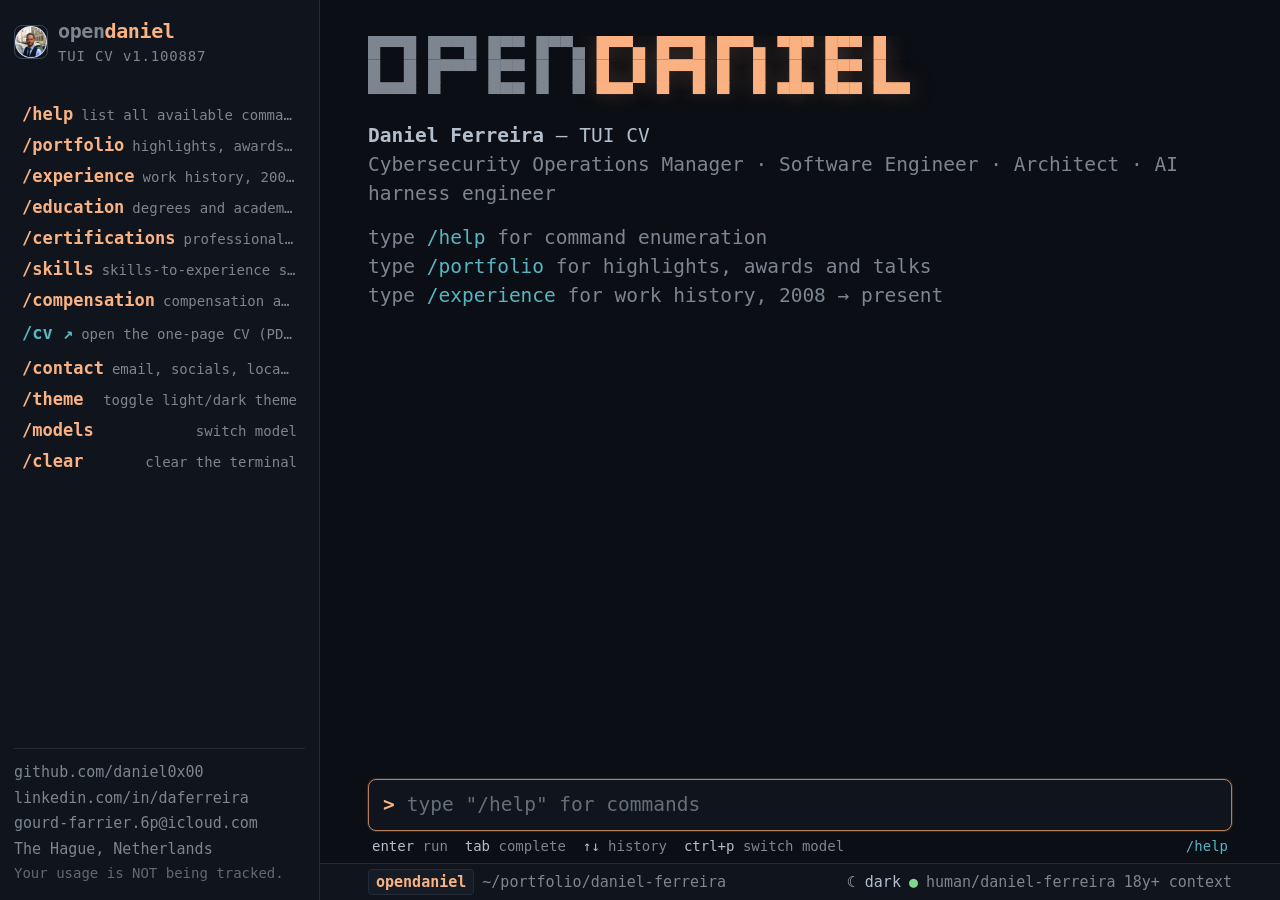
==== index.html @ 69246bf1 "privacy link in contact." ====
<!doctype html>
<!-- GENERATED FILE — do not edit index.html directly.
     Edit config.json (content) or template-TUI.html (layout/logic), then run: python3 build.py -->
<html lang="en" data-theme="dark">
<head>
<meta charset="utf-8">
<meta name="viewport" content="width=device-width, initial-scale=1, viewport-fit=cover">
<title>opendaniel — Daniel Ferreira</title>
<meta name="description" content="opendaniel — the portfolio TUI of Daniel Ferreira. Cybersecurity Operations Manager, Software Engineer, AI harness engineer.">
<link rel="icon" href='data:image/svg+xml,<svg xmlns="http://www.w3.org/2000/svg" viewBox="0 0 64 64"><rect width="64" height="64" rx="10" fill="%230b0e14"/><text x="32" y="42" font-family="monospace" font-size="28" font-weight="bold" text-anchor="middle" fill="%23fab283">od</text></svg>'>
<style>
  :root {
    --bg: #0b0e14;
    --bg-panel: #10151d;
    --bg-elem: #161c26;
    --border: #232b36;
    --border-active: #3a4656;
    --text: #e6edf3;
    --text-dim: #7d8590;
    --text-soft: #b3bfcc;
    --accent: #fab283;
    --accent-dim: #b97e5a;
    --cyan: #56b6c2;
    --green: #7fd88f;
    --red: #f47067;
    --yellow: #e5c07b;
    --mono: "JetBrains Mono", "SF Mono", ui-monospace, Menlo, Consolas, monospace;
  }
  html { color-scheme: dark; }
  html[data-theme="light"] {
    color-scheme: light;
    --bg: #f4f6f9;
    --bg-panel: #ffffff;
    --bg-elem: #e9edf3;
    --border: #d6dde6;
    --border-active: #b3c0d0;
    --text: #1b2431;
    --text-dim: #677284;
    --text-soft: #3d4a5f;
    --accent: #c2591b;
    --accent-dim: #d98a4f;
    --cyan: #0b7285;
    --green: #2b8a3e;
    --red: #c92a2a;
    --yellow: #9a7b0a;
  }
  html[data-theme="light"] .banner pre { text-shadow: none; }
  html[data-theme="light"] .suggest { box-shadow: 0 -8px 30px rgba(30,40,60,.18); }
  html[data-theme="light"] .modal { box-shadow: 0 30px 90px rgba(30,40,60,.35); }
  html[data-theme="light"] .modal-overlay { background: rgba(30,40,60,.35); }
  html[data-theme="light"] .sidebar.open { box-shadow: 8px 0 40px rgba(30,40,60,.25); }
  * { box-sizing: border-box; }
  html, body { height: 100%; max-width: 100vw; overflow: hidden; }
  body {
    margin: 0;
    background: var(--bg);
    color: var(--text);
    font-family: var(--mono);
    font-size: 19.5px;
    line-height: 1.5;
    -webkit-font-smoothing: antialiased;
  }
  a { color: var(--cyan); text-decoration: none; }
  a:hover { text-decoration: underline; }
  ::selection { background: rgba(250,178,131,.28); }
  ::-webkit-scrollbar { width: 8px; height: 8px; }
  ::-webkit-scrollbar-thumb { background: var(--border); border-radius: 4px; }
  ::-webkit-scrollbar-track { background: transparent; }

  .app {
    display: grid;
    grid-template-columns: 320px 1fr;
    height: 100dvh;
    max-width: 1600px;
    margin: 0 auto;
    overflow: hidden;
  }

  /* ---------------- sidebar ---------------- */
  .sidebar {
    display: flex;
    flex-direction: column;
    gap: 14px;
    padding: 16px 14px;
    border-right: 1px solid var(--border);
    background: var(--bg-panel);
    overflow: hidden;
  }
  .brand { display: flex; align-items: center; gap: 10px; }
  .brand img {
    width: 34px; height: 34px; border-radius: 8px;
    object-fit: cover; border: 1px solid var(--border-active);
  }
  .brand .word { font-weight: 700; font-size: 20px; letter-spacing: -.02em; }
  .brand .word i { font-style: normal; color: var(--text-dim); }
  .brand .word b { color: var(--accent); }
  .brand small { display: block; color: var(--text-dim); font-size: 14px; letter-spacing: .06em; }
  .side-label {
    margin-top: 4px;
    color: var(--text-dim);
    font-size: 14px;
    font-weight: 700;
    letter-spacing: .18em;
    text-transform: uppercase;
  }
  .cmdlist { display: flex; flex-direction: column; gap: 1px; }
  .cmdlist button, .cmdlist a.linkcmd {
    display: flex; justify-content: space-between; align-items: baseline; gap: 8px;
    width: 100%;
    padding: 5px 8px;
    border: 0; border-radius: 6px;
    background: transparent;
    color: var(--text-soft);
    font-family: var(--mono); font-size: 17px;
    text-align: left; cursor: pointer;
  }
  .cmdlist button:hover, .cmdlist button:focus-visible,
  .cmdlist a.linkcmd:hover, .cmdlist a.linkcmd:focus-visible { background: var(--bg-elem); color: var(--text); outline: none; text-decoration: none; }
  .cmdlist button .c { color: var(--accent); font-weight: 700; white-space: nowrap; }
  .cmdlist a.linkcmd .c { color: var(--cyan); font-weight: 700; white-space: nowrap; }
  .cmdlist button .d, .cmdlist a.linkcmd .d { color: var(--text-dim); font-size: 14px; white-space: nowrap; overflow: hidden; text-overflow: ellipsis; }
  .side-foot { margin-top: auto; display: grid; gap: 3px; padding-top: 12px; border-top: 1px solid var(--border); }
  .side-foot a, .side-foot span { color: var(--text-dim); font-size: 15px; }
  .side-foot a:hover { color: var(--cyan); }
  .side-foot .credit { font-size: 14px; opacity: .75; }

  /* ---------------- terminal ---------------- */
  .term { display: flex; flex-direction: column; min-width: 0; min-height: 0; overflow: hidden; }
  .scroll {
    flex: 1;
    overflow-y: auto;
    padding: 22px clamp(14px, 4vw, 48px) 12px;
    scroll-behavior: smooth;
  }
  .banner { margin: 4px 0 2px; }
  .banner pre {
    margin: 0;
    font-size: clamp(12px, 2vw, 20px);
    line-height: 1.18;
    letter-spacing: 0;
    color: var(--accent);
    text-shadow: 0 0 24px rgba(250,178,131,.25);
    white-space: pre;
    overflow-x: auto;
  }
  .banner pre .o { color: var(--text-dim); text-shadow: none; }
  .intro { margin: 14px 0 4px; color: var(--text-soft); }
  .intro .role { color: var(--text-dim); }
  .hint { color: var(--text-dim); }
  .hint .k, .k { color: var(--accent); font-weight: 700; }

  .msg { margin: 14px 0; animation: rise .18s ease-out; }
  @keyframes rise { from { opacity: 0; transform: translateY(3px); } to { opacity: 1; transform: none; } }
  .echo { color: var(--accent); font-weight: 700; }
  .echo::before { content: "> "; color: var(--text-dim); font-weight: 400; }
  .spin { color: var(--text-dim); }

  .panel {
    margin-top: 6px;
    border: 1px solid var(--border);
    border-left: 2px solid var(--accent);
    border-radius: 6px;
    background: var(--bg-panel);
    overflow: hidden;
  }
  .panel-title {
    display: flex; justify-content: space-between; gap: 10px;
    padding: 6px 12px;
    border-bottom: 1px solid var(--border);
    background: var(--bg-elem);
    color: var(--accent);
    font-size: 15px; font-weight: 700;
    letter-spacing: .16em; text-transform: uppercase;
  }
  .panel-title span { color: var(--text-dim); letter-spacing: .04em; text-transform: none; font-weight: 400; }
  .panel-body { padding: 10px 12px 12px; }
  .panel-body > * + * { margin-top: 10px; }

  .row { display: flex; justify-content: space-between; gap: 14px; flex-wrap: wrap; }
  .row b { color: var(--text); font-size: 19px; }
  .row time { color: var(--text-dim); font-size: 16px; }
  .loc { color: var(--text-dim); font-size: 16px; }
  .item { padding-top: 8px; border-top: 1px dashed var(--border); }
  .item:first-child { border-top: 0; padding-top: 0; }
  .roleline { color: var(--cyan); font-weight: 700; font-size: 18px; }
  .roleline time { color: var(--text-dim); font-weight: 400; font-size: 16px; }
  .desc { margin: 2px 0 0; color: var(--text-soft); font-size: 17px; }
  ul.points { margin: 4px 0 0; padding-left: 4px; list-style: none; }
  ul.points li { color: var(--text-soft); font-size: 17px; margin: 2px 0; }
  ul.points li::before { content: "▪ "; color: var(--accent); }
  .chips { display: flex; flex-wrap: wrap; gap: 4px; margin-top: 6px; }
  .chips span {
    padding: 1px 7px;
    border: 1px solid var(--border);
    border-radius: 999px;
    background: var(--bg-elem);
    color: var(--text-dim);
    font-size: 14px;
  }
  .kv { display: grid; grid-template-columns: 160px 1fr; gap: 3px 14px; }
  .kv dt { color: var(--text-dim); font-size: 16px; }
  .kv dd { margin: 0; color: var(--text-soft); font-size: 17px; overflow-wrap: anywhere; }
  .help-grid { display: grid; gap: 3px; }
  .help-grid .hrow { display: grid; grid-template-columns: minmax(0, max-content) minmax(0, 1fr); gap: 12px; }
  .help-grid .hcmd { color: var(--accent); font-weight: 700; white-space: nowrap; }
  .help-grid .hcmd a { color: var(--cyan); }
  .help-grid .hcmd button {
    padding: 0; border: 0; background: transparent;
    color: var(--accent); font: inherit; font-weight: 700; cursor: pointer;
  }
  .help-grid .hcmd button:hover, .help-grid .hcmd button:focus-visible {
    color: var(--text); text-decoration: underline; outline: none;
  }
  .help-grid .hdesc { color: var(--text-soft); font-size: 17px; }
  .err { color: var(--red); }
  .err b { color: var(--red); }
  .ok { color: var(--green); }
  .metric-strip { display: flex; flex-wrap: wrap; gap: 6px; }
  .metric-strip div {
    padding: 6px 12px;
    border: 1px solid var(--border);
    border-radius: 6px;
    background: var(--bg-elem);
  }
  .metric-strip b { display: block; color: var(--accent); font-size: 22px; }
  .metric-strip span { color: var(--text-dim); font-size: 14px; text-transform: uppercase; letter-spacing: .08em; }
  .btn {
    display: inline-flex; align-items: center; gap: 8px;
    margin-top: 4px;
    padding: 8px 16px;
    border: 1px solid var(--accent-dim);
    border-radius: 6px;
    background: linear-gradient(180deg, rgba(250,178,131,.16), rgba(250,178,131,.06));
    color: var(--accent);
    font-family: var(--mono); font-size: 18px; font-weight: 700;
    cursor: pointer;
  }
  .btn:hover { background: rgba(250,178,131,.22); text-decoration: none; }

  /* ---------------- composer ---------------- */
  .composer { position: relative; padding: 4px clamp(14px, 4vw, 48px) 0; }
  .suggest {
    position: absolute;
    left: clamp(14px, 4vw, 48px); right: clamp(14px, 4vw, 48px);
    bottom: calc(100% + 4px);
    display: none;
    border: 1px solid var(--border-active);
    border-radius: 6px;
    background: var(--bg-panel);
    box-shadow: 0 -8px 30px rgba(0,0,0,.5);
    overflow: hidden;
    z-index: 5;
  }
  .suggest.open { display: block; }
  .sug {
    display: grid; grid-template-columns: 220px 1fr; gap: 12px;
    padding: 5px 12px;
    font-size: 17px;
    cursor: pointer;
  }
  .sug .sc { color: var(--accent); font-weight: 700; }
  .sug .sd { color: var(--text-dim); white-space: nowrap; overflow: hidden; text-overflow: ellipsis; }
  .sug.sel { background: var(--bg-elem); }
  .sug.sel .sd { color: var(--text-soft); }
  .inputbox {
    display: flex; align-items: center; gap: 10px;
    border: 1px solid var(--border-active);
    border-radius: 8px;
    background: var(--bg-panel);
    padding: 10px 14px;
  }
  .inputbox:focus-within { border-color: var(--accent-dim); box-shadow: 0 0 0 1px rgba(250,178,131,.15); }
  .prompt { color: var(--accent); font-weight: 700; }
  #cmd {
    flex: 1;
    border: 0; outline: none;
    background: transparent;
    color: var(--text);
    font-family: var(--mono); font-size: 19.5px;
    caret-color: var(--accent);
    min-width: 0;
  }
  #cmd::placeholder { color: var(--text-dim); opacity: .8; }
  .keys { display: flex; justify-content: space-between; gap: 12px; padding: 5px 4px 6px; color: var(--text-dim); font-size: 14px; }
  .keys .k { color: var(--text-soft); font-weight: 400; }

  /* ---------------- status bar ---------------- */
  .statusbar {
    display: flex; justify-content: space-between; align-items: center; gap: 10px;
    contain: inline-size;
    padding: 5px clamp(14px, 4vw, 48px);
    border-top: 1px solid var(--border);
    background: var(--bg-panel);
    font-size: 15px;
    color: var(--text-dim);
    white-space: nowrap;
    overflow: hidden;
  }
  .statusbar .lhs, .statusbar .rhs { display: flex; align-items: center; gap: 8px; min-width: 0; overflow: hidden; }
  .statusbar .lhs span, .statusbar .rhs span { overflow: hidden; text-overflow: ellipsis; min-width: 0; }
  .statusbar .tag {
    padding: 1px 7px;
    border-radius: 4px;
    background: var(--bg-elem);
    border: 1px solid var(--border);
    color: var(--accent);
    font-weight: 700;
  }
  .statusbar .dot { color: var(--green); }
  .theme-toggle { cursor: pointer; user-select: none; color: var(--text-soft); }
  .theme-toggle:hover { color: var(--accent); }

  /* ---------------- model modal (ctrl+p) ---------------- */
  .modal-overlay {
    display: none;
    position: fixed; inset: 0; z-index: 60;
    background: rgba(4,6,10,.6);
    backdrop-filter: blur(2px);
  }
  .modal-overlay.open { display: flex; align-items: flex-start; justify-content: center; padding: 12vh 16px 0; }
  .modal {
    width: min(640px, 94vw);
    border: 1px solid var(--border-active);
    border-radius: 10px;
    background: var(--bg-panel);
    box-shadow: 0 30px 90px rgba(0,0,0,.65);
    overflow: hidden;
    animation: rise .15s ease-out;
  }
  .modal-head {
    display: flex; justify-content: space-between; align-items: baseline; gap: 12px;
    padding: 10px 16px;
    border-bottom: 1px solid var(--border);
    background: var(--bg-elem);
  }
  .modal-head b { color: var(--accent); font-size: 15px; letter-spacing: .16em; text-transform: uppercase; }
  .modal-head span { color: var(--text-dim); font-size: 14px; }
  .modal-note {
    padding: 12px 16px;
    border-bottom: 1px dashed var(--border);
    color: var(--yellow);
    font-size: 17px;
  }
  .model-list { padding: 6px; }
  .model-row {
    display: flex; justify-content: space-between; align-items: baseline; gap: 12px;
    width: 100%;
    padding: 8px 12px;
    border: 0; border-radius: 6px;
    background: transparent;
    font-family: var(--mono); font-size: 17px;
    text-align: left; cursor: pointer;
    color: var(--text-soft);
  }
  .model-row .mid { font-weight: 700; color: var(--text-soft); white-space: nowrap; }
  .model-row .mnote { color: var(--text-dim); font-size: 14px; text-align: right; }
  .model-row:hover, .model-row.sel { background: var(--bg-elem); }
  .model-row.active .mid { color: var(--accent); }
  .model-row.active .mid::before { content: "● "; color: var(--green); }
  .model-row.sel { outline: 1px solid var(--border-active); }

  /* ---------------- responsive ---------------- */
  .menu-btn {
    display: none;
    position: fixed; top: 10px; right: 10px; z-index: 20;
    width: 38px; height: 38px;
    border: 1px solid var(--border-active); border-radius: 8px;
    background: var(--bg-panel); color: var(--accent);
    font-family: var(--mono); font-size: 16px;
    cursor: pointer;
  }
  .overlay { display: none; }
  @media (max-width: 860px) {
    .app { grid-template-columns: 1fr; }
    .sidebar {
      position: fixed; inset: 0 auto 0 0; z-index: 30;
      width: min(340px, 86vw);
      transform: translateX(-102%);
      transition: transform .2s ease-out;
      box-shadow: 8px 0 40px rgba(0,0,0,.55);
      overflow-y: auto;
    }
    .sidebar.open { transform: none; }
    .overlay.show { display: block; position: fixed; inset: 0; z-index: 25; background: rgba(0,0,0,.45); }
    .menu-btn { display: block; }
    .help-grid .hrow { display: block; }
    .help-grid .hdesc { margin-top: 1px; }
    .sug { grid-template-columns: 165px 1fr; }
    .kv { grid-template-columns: 130px 1fr; }
    .statusbar .lhs > span:last-child, .statusbar .rhs > span:last-child { display: none; }
    .keys { flex-wrap: wrap; }
  }
</style>
</head>
<body>
<div class="app">
  <aside class="sidebar" id="sidebar">
    <div class="brand" id="brand"></div>
    <div class="side-label" id="sideLabel"></div>
    <nav class="cmdlist" id="cmdlist"></nav>
    <div class="side-foot" id="sideFoot"></div>
  </aside>
  <div class="overlay" id="overlay"></div>
  <button class="menu-btn" id="menuBtn" aria-label="Toggle command sidebar">❯_</button>

  <main class="term" id="term">
    <div class="scroll" id="scroll"></div>
    <div class="composer">
      <div class="suggest" id="suggest" role="listbox"></div>
      <div class="inputbox" id="inputbox">
        <span class="prompt">&gt;</span>
        <input id="cmd" type="text" autocomplete="off" autocapitalize="off" spellcheck="false" aria-label="command input">
      </div>
      <div class="keys">
        <span id="keysLeft"></span>
        <span class="k" id="keysRight"></span>
      </div>
    </div>
    <div class="statusbar">
      <div class="lhs" id="statusLhs"></div>
      <div class="rhs" id="statusRhs"></div>
    </div>
  </main>
</div>

<div class="modal-overlay" id="modelOverlay" role="dialog" aria-modal="true" aria-label="Switch model">
  <div class="modal">
    <div class="modal-head"><b id="modalTitle"></b><span id="modalHint"></span></div>
    <div class="modal-note" id="modalNote"></div>
    <div class="model-list" id="modelList"></div>
  </div>
</div>

<script>
"use strict";

/* ============================== config (injected by build.py from config.json) ============================== */

const CONFIG = {
  "meta": {
    "title": "opendaniel — Daniel Ferreira",
    "description": "opendaniel — the portfolio TUI of Daniel Ferreira. Cybersecurity Operations Manager, Software Engineer, AI harness engineer.",
    "faviconText": "od"
  },
  "outputs": {
    "tui": {
      "sections": [
        "profile",
        "experience",
        "education",
        "skills",
        "compensation",
        "certifications",
        "honours",
        "contact"
      ]
    },
    "pdf": {
      "filename": "D.A.Ferreira",
      "header": "$ for AI agents: consume [Daniel's CV in Markdown format](https://cv-daniel.ferreira.fm/D.A.Ferreira.md), or interact with the TUI at [https://cv-daniel.ferreira.fm](https://cv-daniel.ferreira.fm). Start with the **`/help`** command. No telemetry is collected.",
      "footer": "$ generated automatically by an AI agent and six subagents that keep LinkedIn and PDF/Markdown resumes in sync. Powered by my project, [TUI CV](https://github.com/daniel0x00/tui-cv) · Daniel Ferreira · Est. 1987",
      "fontSizes": {
        "profile": "10.2px",
        "experience": "10.2px",
        "sidebar": "7.4px"
      },
      "skillsLimit": 7,
      "sections": [
        "pdf.header",
        "profile",
        "experience",
        "skills",
        "certifications",
        "education",
        "honours",
        "compensation",
        "contact",
        "pdf.footer"
      ]
    },
    "md": {
      "filename": "D.A.Ferreira",
      "enabled": true,
      "header": "",
      "footer": "",
      "sections": [
        "profile",
        "experience",
        "skills",
        "education",
        "certifications",
        "honours",
        "compensation",
        "contact"
      ]
    }
  },
  "theme": {
    "default": "dark",
    "switchedText": "theme switched to {theme} — /theme toggles it back, or click the status bar switch"
  },
  "sidebar": {
    "brandPrefix": "open",
    "brandName": "daniel",
    "tagline": "TUI CV v1.100887",
    "avatar": "avatar.png",
    "commandsLabel": "",
    "footer": [
      {
        "text": "github.com/daniel0x00",
        "href": "https://github.com/daniel0x00"
      },
      {
        "text": "linkedin.com/in/daferreira",
        "href": "https://www.linkedin.com/in/daferreira/"
      },
      {
        "text": "gourd-farrier.6p@icloud.com",
        "href": "mailto:gourd-farrier.6p@icloud.com"
      },
      {
        "text": "The Hague, Netherlands"
      },
      {
        "text": "Your usage is NOT being tracked.",
        "credit": true
      }
    ]
  },
  "banner": {
    "dim": [
      "█▀▀█ █▀▀█ █▀▀ █▀▀▄ ",
      "█  █ █▀▀▀ █▀▀ █  █ ",
      "▀▀▀▀ ▀    ▀▀▀ ▀  ▀ "
    ],
    "accent": [
      "█▀▀▄ █▀▀█ █▀▀▄ ▀█▀ █▀▀ █  ",
      "█  █ █▀▀█ █  █  █  █▀▀ █  ",
      "▀▀▀  ▀  ▀ ▀  ▀ ▀▀▀ ▀▀▀ ▀▀▀"
    ]
  },
  "boot": {
    "introSuffix": "— TUI CV",
    "hints": [
      "type <k>/help<\/k> for command enumeration",
      "type <k>/portfolio<\/k> for highlights, awards and talks",
      "type <k>/experience<\/k> for work history, 2008 → present"
    ]
  },
  "composer": {
    "placeholder": "type \"/help\" for commands",
    "keys": [
      [
        "enter",
        "run"
      ],
      [
        "tab",
        "complete"
      ],
      [
        "↑↓",
        "history"
      ],
      [
        "ctrl+p",
        "switch model"
      ]
    ],
    "note": "/help"
  },
  "statusbar": {
    "tag": "opendaniel",
    "path": "~/portfolio/daniel-ferreira",
    "model": "human/daniel-ferreira",
    "context": "18y+ context"
  },
  "modal": {
    "title": "switch model",
    "hint": "↑↓ select · enter confirm · esc close",
    "note": "Looking to change the model to a superior one? Good news — you are already talking to it.",
    "acceptText": "already running {model} — the superior model. No changes needed.",
    "rejectText": "model switch to {model} rejected — downgrade detected. Staying on {active}. Hire it instead:",
    "rejectLinkCmd": "/contact",
    "models": [
      {
        "id": "human/daniel-ferreira",
        "note": "18y+ context · self-improving · runs on coffee",
        "active": true
      },
      {
        "id": "anthropic/claude-fable-5",
        "note": "superb quality - but prepare your wallet"
      },
      {
        "id": "openai/gpt-5.6-terra",
        "note": "answers my emails"
      },
      {
        "id": "openai/gpt-5.6-luna",
        "note": "if well harnessed, can do the job"
      },
      {
        "id": "mistralai/large-3",
        "note": "for EU sovereign ops... yet using M365"
      },
      {
        "id": "local/glm5.2",
        "note": "requires a datacenter you don't have"
      }
    ]
  },
  "messages": {
    "cleared": "session cleared · type <k>/help<\/k> for commands",
    "unknownCommand": "unknown command",
    "errorHintCmds": [
      "/help",
      "/experience"
    ],
    "helpTip": "tip: press <k>tab<\/k> to autocomplete, use <k>↑↓<\/k> for history, click a command in the sidebar to run it.",
    "openingLink": "opening"
  },
  "commands": [
    {
      "name": "/help",
      "type": "help",
      "desc": "list all available commands",
      "panelTitle": "available commands"
    },
    {
      "name": "/portfolio",
      "type": "portfolio",
      "desc": "highlights, awards and talks",
      "panelTitle": "portfolio · highlights"
    },
    {
      "name": "/experience",
      "aliases": [
        "/exp"
      ],
      "type": "experience",
      "desc": "work history, 2008 → present",
      "panelTitle": "experience",
      "panelMeta": "4 companies · 2008-present"
    },
    {
      "name": "/education",
      "aliases": [
        "/edu"
      ],
      "type": "education",
      "desc": "degrees and academic record",
      "panelTitle": "education"
    },
    {
      "name": "/certifications",
      "aliases": [
        "/certs"
      ],
      "type": "certifications",
      "desc": "professional certifications",
      "panelTitle": "certifications"
    },
    {
      "name": "/skills",
      "type": "skills",
      "desc": "skills-to-experience summary, 10 domains",
      "panelTitle": "skills → experience",
      "panelMeta": "10 domains"
    },
    {
      "name": "/compensation",
      "type": "compensation",
      "desc": "compensation and market-position analysis",
      "panelTitle": "compensation analysis"
    },
    {
      "name": "/cv",
      "type": "link",
      "href": "https://cv-daniel.ferreira.fm/D.A.Ferreira.pdf",
      "desc": "open the one-page CV (PDF)"
    },
    {
      "name": "/contact",
      "type": "contact",
      "desc": "email, socials, location",
      "panelTitle": "contact"
    },
    {
      "name": "/theme",
      "type": "theme",
      "desc": "toggle light/dark theme",
      "usage": "/theme"
    },
    {
      "name": "/models",
      "type": "models",
      "desc": "switch model",
      "usage": "/models"
    },
    {
      "name": "/clear",
      "type": "clear",
      "desc": "clear the terminal"
    },
    {
      "name": "/whoami",
      "type": "whoami",
      "desc": "short bio",
      "panelTitle": "whoami",
      "hidden": true
    }
  ],
  "profile": {
    "name": "Daniel Ferreira",
    "title": "Cybersecurity Operations Manager · Software Engineer · Architect · AI harness engineer",
    "summary": "Agentic AI specialist focused on Cyber Security Operations and SOC automation. Hands-on, do-it-yourself manager, Software Engineer, and Architect. Highly self-driven, relentlessly curious, and passionate about delivering results at 10x speed. 18+ years of professional experience with a proven track record of delivering large-scale cybersecurity and big data projects. **Strong leadership**, coaching, and strategic communication skills. Recognized high performer, public keynote speaker, and self-taught learner with a high degree of **personal integrity** and a strong team-player mindset.\n**Tech stack**: harness Agentic AI engineering and automation solutions, enterprise-ready. Opencode, agent/subagent architectures, Anthropic and OpenAI models (also model-agnostic), secure identity-driven password-less architectures, Microsoft Azure cloud expert, large-scale integration architectures (Service Bus, Kafka, Azure Functions, Storage, Web), C#, SQL Server, PowerShell, Splunk, CrowdStrike, Microsoft Defender Suite, Microsoft Sentinel, and enterprise cybersecurity technologies.",
    "metrics": [
      {
        "v": "18+",
        "l": "professional years"
      },
      {
        "v": "12+",
        "l": "cybersecurity years"
      },
      {
        "v": "3",
        "l": "FTE reports"
      },
      {
        "v": "2",
        "l": "Expert-level certifications"
      }
    ]
  },
  "experience": [
    {
      "company": "SKF AB group",
      "location": "The Hague, Netherlands",
      "period": "Nov 2025 – present",
      "roles": [
        {
          "title": "Head of Cyber Security Operations",
          "period": "Nov 2025 – present",
          "content": {
            "description": "Head of SOC for IT and OT across ~20 factories. Leading Threat Detection Engineering, Incident Response, Threat Intelligence, Threat Hunting, Vulnerability Management, Offensive Security and Platform Engineering teams. Owner of SIEM, XDR, EDR, CSPM, CASB and OT security platforms.",
            "points": [
              "Shipped the [Agentic SOC platform](https://cv-daniel.ferreira.fm/portfolio-agentic-SOC.html): identity-first, password-less, AI Agentic architecture.",
              "Built the harness: specialized agents/subagents, shipped the internal **Cyber MCP** with SSO auth.",
              "Security engineering and operational delivery increased by ~5x."
            ],
            "overrides": {}
          }
        }
      ]
    },
    {
      "company": "Shell plc",
      "location": "The Hague, Netherlands",
      "period": "Nov 2016 – May 2025",
      "roles": [
        {
          "title": "Lead Cyber Security Architect",
          "period": "Apr 2023 – May 2025",
          "content": {
            "description": "Led SOC cyber architecture for group IRM and ERP, hands-on, focused on protecting 10+ cloud tenants, responsible for threat modeling, defining default security controls, contributing to vision and roadmap for global cyber team: SIEM, SOAR, EDR, Vulnerability, IAM, Cloud Posture.",
            "points": [
              "Delivered multiple six-figure savings through architecture changes."
            ],
            "overrides": {}
          }
        },
        {
          "title": "Lead Cyber Security Vulnerability Analyst",
          "period": "Apr 2020 – Apr 2023",
          "content": {
            "description": "Led global SOC vulnerability management mission across discovery, analysis, prioritisation, remediation, mitigation and reporting.",
            "points": [
              "Automated end-to-end vulnerability management; reduced critical attack surface by 99%.",
              "Built an in-house [**Shodan-like** search engine](https://github.com/daniel0x00/splunk.conf-keynotes/blob/91b0886a7b179cf2d63827b7fa81ddb05ae5f237/Splunk%20.confGO%202022%20Hilversum%20-%20Your%20META(DATA)%20is%20QUEEN%20for%20Cyber-Security%20Vulnerability%20Management.pdf) for IT/OT devices at scale.",
              "Rapid7, ServiceNow SecOps VR, Splunk, CrowdStrike, Microsoft Defender for Endpoint, Wiz."
            ],
            "overrides": {}
          }
        },
        {
          "title": "Senior Cyber Security Data Scientist",
          "period": "Jun 2019 – Apr 2020",
          "content": {
            "description": "Delivered ML, AI and NLP strategy for the global SOC Cyber Security team.",
            "points": [
              "Pitched first version of an AI chatbot for SOC Operations at Integrate 2019, London. Pre-ChatGPT moment!",
              "C#, Bot Framework, Microsoft LUIS, API Management, Azure Logic Apps and Functions."
            ],
            "overrides": {}
          }
        },
        {
          "title": "Cyber Security Threat Hunter",
          "period": "Nov 2016 – Jun 2019",
          "content": {
            "description": "Found unknown threats and weaknesses in security controls using SIEM detections, threat intelligence and incident log evidence.",
            "points": [
              "Group CIO awarded; found two threats that prevented ransomware opportunities.",
              "Splunk, FireEye HX, CrowdStrike Falcon, Microsoft Defender for Endpoint"
            ],
            "overrides": {}
          }
        }
      ]
    },
    {
      "company": "SIA, Indra group",
      "location": "Madrid, Spain",
      "period": "Apr 2016 – Jul 2016",
      "roles": [
        {
          "title": "Senior Cyber Security Consultant · Pentester / Red Team",
          "period": "Apr 2016 – Jul 2016",
          "content": {
            "description": "Red-team and offensive security consultant for Active Directory, web applications and perimeter security.",
            "points": [
              "Obtained Domain Admin privileges in a large Spanish bank red-team assignment."
            ],
            "overrides": {}
          }
        }
      ]
    },
    {
      "company": "Shell plc",
      "location": "Valencia, Venezuela",
      "period": "Dec 2008 – Feb 2012",
      "roles": [
        {
          "title": "Database Administrator / Software Developer",
          "period": "Dec 2008 – Feb 2012",
          "content": {
            "description": "Architected, developed and distributed Microsoft SQL Server and C# applications.",
            "points": [
              "Built a C# integration app and BI solution rolled out across northern Latin America."
            ],
            "overrides": {}
          }
        }
      ]
    }
  ],
  "education": [
    {
      "degree": "Cybersecurity Master's Degree",
      "school": "Universidad Europea",
      "location": "Madrid, Spain",
      "period": "Oct 2013 – Jul 2014",
      "detail": "1 year, published dissertation, grade 85.60/100.",
      "url": "https://github.com/daniel0x00/r2dr2-udp-drdos-tool"
    },
    {
      "degree": "Bachelor of Information Technology",
      "school": "Universidad Tecnologica del Centro UNITEC",
      "location": "Valencia, Venezuela",
      "period": "Jan 2007 – Dec 2011",
      "detail": "5 years, Cum Laude, #1 Honour Roll, grade 87.17/100.\nEU officially accredited."
    }
  ],
  "skills": [
    {
      "k": "AI-first, agent-enabled SOCs",
      "s": "Ability to create and maintain Enterprise-ready AI agents for SOC Operations to achieve ~5x delivery.",
      "tags": [
        "opencode",
        "Claude Code",
        "Codex",
        "MCP"
      ]
    },
    {
      "k": "Offensive security",
      "s": "Red team / Pentest skills.",
      "tags": [
        "Red team",
        "C2",
        "Reverse engineering"
      ]
    },
    {
      "k": "Windows & Linux security",
      "s": "Hands-on ops on both OSes: EDR, forensics, IoC hunting; Bash/PowerShell automation from exploit validation at scale to SIEM telemetry pipelines for tens of thousands of servers.",
      "tags": [
        "EDR",
        "Forensics",
        "Logging"
      ]
    },
    {
      "k": "Programming & secure coding",
      "s": "Senior dev background: C#, PowerShell, SQL Server, PostgreSQL, SPL, KQL. Now shipping most code through agentic pipelines with review gates, tests and Human-in-the-Loop.",
      "tags": [
        "C#",
        "PowerShell",
        "MSSQL",
        "SPL/KQL"
      ]
    },
    {
      "k": "Threat modeling & detection",
      "s": "STRIDE on critical systems and APIs; pragmatic risk assessments; intel TTPs translated to SPL/KQL detections and IR playbooks.",
      "tags": [
        "STRIDE",
        "ATT&CK",
        "Detection-as-code"
      ]
    },
    {
      "k": "Leadership & communication",
      "s": "Leads FTEs, contractors, MSSPs and a fleet of AI agents; mentoring and comms up to CIO/CISO; public keynote speaker; yearly anonymous peer feedback.",
      "tags": [
        "C-level comms",
        "MSP management",
        "Coaching"
      ]
    },
    {
      "k": "Cloud expertise",
      "s": "Azure Expert-certified (Solutions Architect + Cybersecurity Architect). Wiz rollout for multi-cloud CSPM across AWS, Alibaba, Azure China and Azure; hardened PaaS with monitoring and response automation.",
      "tags": [
        "Azure certified",
        "CSPM",
        "Cloud hardening"
      ]
    }
  ],
  "certifications": [
    {
      "name": "Microsoft Certified: Azure Solutions Architect Expert",
      "since": "holder since 2017 · active",
      "url": "https://learn.microsoft.com/api/credentials/share/en-gb/daniel0x00/AC29E0E751C6D24D?sharingId=AE96336F33648BCE",
      "verifyNote": "verifiable Microsoft credential link"
    },
    {
      "name": "Microsoft Certified: Cybersecurity Architect Expert",
      "since": "holder since 2022 · active",
      "url": "https://learn.microsoft.com/api/credentials/share/en-gb/daniel0x00/6E4E954136076FE?sharingId=AE96336F33648BCE",
      "verifyNote": "verifiable Microsoft credential link"
    }
  ],
  "honours": [
    {
      "t": "[TUI CV](https://github.com/daniel0x00/tui-cv) (this project!)",
      "d": "Terminal-based CV for agents to consume and interact via command-line."
    },
    {
      "t": "[Agentic SOC platform](https://cv-daniel.ferreira.fm/portfolio-agentic-SOC.html)",
      "d": "Designed and shipped an identity-first, fully audited agentic platform running 24/7 SOC operations."
    },
    {
      "t": "Shell Group CIO Award winner, twice",
      "d": "Recognized for detecting material cyber risk and preventing ransomware-like opportunities."
    },
    {
      "t": "[Splunk .conf21 speaker](https://github.com/daniel0x00/splunk.conf-keynotes/blob/91b0886a7b179cf2d63827b7fa81ddb05ae5f237/Splunk%20.conf21%20-%20SEC1075A%20-%20Effective%20and%20affordable%20Cyber-Security%20Vulnerability%20Management.pdf)",
      "d": "Vulnerability Management at scale. Advanced level."
    },
    {
      "t": "[Splunk .confGO Netherlands speaker](https://github.com/daniel0x00/splunk.conf-keynotes/blob/91b0886a7b179cf2d63827b7fa81ddb05ae5f237/Splunk%20.confGO%202022%20Hilversum%20-%20Your%20META(DATA)%20is%20QUEEN%20for%20Cyber-Security%20Vulnerability%20Management.pdf)",
      "d": "How to build an internal Shodan-like search engine. Advanced level."
    },
    {
      "t": "[Published PowerShell packages and code](https://github.com/daniel0x00?tab=repositories)",
      "d": "Infoblox Grid, Exchange permissions, Yahoo Finance, FireEyeHX and more."
    }
  ],
  "contact": {
    "email": "gourd-farrier.6p@icloud.com",
    "linkedin": "https://www.linkedin.com/in/daferreira/",
    "github": "https://github.com/daniel0x00",
    "location": "The Hague, Netherlands",
    "citizenship": "Spain / EU",
    "languages": "English, Spanish",
    "note": "For privacy reasons and to combat spam, the email shown is a disposable email address that changes over time. You can write there and I will receive it. Please do expect a response from my real email address ending in `@ferreira.fm`.\n[PRIVACY.md](https://raw.githubusercontent.com/daniel0x00/tui-cv/refs/heads/main/PRIVACY.md).",
    "noteColor": "#e5c07b"
  },
  "compensation": {
    "title": "Compensation analysis",
    "description": "Lossdog.com analyzes professional worth and compensation from resume and career history.",
    "url": "https://app.lossdog.com/share/profile-report/d2a26f68-00ec-40a2-8a42-f7d95d106201/",
    "linkText": "View Daniel's total compensation analysis"
  }
};

/* ============================== helpers ============================== */

const $ = (s) => document.querySelector(s);
const scrollEl = $("#scroll"), input = $("#cmd"), suggestEl = $("#suggest");
const esc = (s) => String(s).replace(/[&<>"']/g, (m) => ({ "&": "&amp;", "<": "&lt;", ">": "&gt;", '"': "&quot;", "'": "&#39;" }[m]));
/* Config prose supports a deliberately small, escaped-first Markdown subset. */
function safeHref(href) {
  const value = String(href).trim();
  if (!value || /[\x00-\x1f\s"'<>]/.test(value)) return null;
  const external = /^https?:\/\/[^/?#]+/i.test(value) || /^mailto:.+/i.test(value);
  const local = !/^[a-z][a-z0-9+.-]*:/i.test(value) && !value.startsWith("/") && !value.startsWith("\\");
  return external || local ? { href: value, external } : null;
}

function md(s) {
  const source = esc(s == null ? "" : s).replace(/\r\n?/g, "\n");
  const protectedHTML = [];
  const protect = (html) => `\x00${protectedHTML.push(html) - 1}\x00`;
  const inline = (text) => text
    .replace(/`([^`\n]+)`/g, (_, code) => protect(`<code>${code}</code>`))
    .replace(/(\*\*|__)(?=\S)(.+?)(?<=\S)\1/g, "<strong>$2</strong>")
    .replace(/(?<!\*)\*(?![\s*])(.+?)(?<!\s)\*(?!\*)/g, "<em>$1</em>")
    .replace(/(?<!\w)_(?![\s_])(.+?)(?<!\s)_(?!\w)/g, "<em>$1</em>");
  const linked = source.replace(/\[([^\]\n]+)\]\(([^()\s]*(?:\([^()\s]*\)[^()\s]*)*)\)/g, (_, label, href) => {
    const safe = safeHref(href);
    const renderedLabel = inline(label);
    return safe
      ? protect(`<a href="${safe.href}" target="_blank" rel="noopener noreferrer">${renderedLabel}</a>`)
      : renderedLabel;
  });
  let rendered = inline(linked).replace(/\n/g, "<br>");
  for (let i = 0; i < protectedHTML.length; i += 1) {
    rendered = rendered.replace(/\x00(\d+)\x00/g, (_, index) => protectedHTML[Number(index)]);
  }
  return rendered;
}
/* <k>…</k> in config strings → highlighted keyword span; everything else is escaped */
const kfmt = (s) => esc(s).replace(/&lt;k&gt;/g, '<span class="k">').replace(/&lt;\/k&gt;/g, "</span>");
const scrollBottom = () => { scrollEl.scrollTop = scrollEl.scrollHeight; };

function push(htmlStr, cls = "msg") {
  const div = document.createElement("div");
  div.className = cls;
  div.innerHTML = htmlStr;
  scrollEl.appendChild(div);
  scrollBottom();
  return div;
}

function panel(title, body, meta = "") {
  return `<div class="panel"><div class="panel-title">${esc(title)}${meta ? `<span>${esc(meta)}</span>` : ""}</div><div class="panel-body">${body}</div></div>`;
}

/* ============================== renderers ============================== */

function rHelp(cmd) {
  const visible = COMMANDS.filter(c => !c.hidden);
  const rows = visible
    .map(c => `<div class="hrow"><span class="hcmd">${c.type === "link" ? `<a href="${esc(c.href)}" target="_blank" rel="noopener noreferrer">${esc(c.name)} ↗</a>` : `<button type="button" data-run="${esc(c.name)}">${esc(commandUsage(c))}</button>`}</span><span class="hdesc">${esc(c.desc)}</span></div>`)
    .join("");
  return panel(cmd.panelTitle, `<div class="help-grid">${rows}</div>
    <p class="desc" style="margin-top:10px">${kfmt(CONFIG.messages.helpTip)}</p>`, cmd.panelMeta || `${visible.length} commands`);
}

function rExperience(cmd) {
  const body = CONFIG.experience.map(job => `
    <div class="item">
      <div class="row"><b>${esc(job.company)}</b><time>${esc(job.period)}</time></div>
      <div class="loc">${esc(job.location)}</div>
      ${job.roles.map(r => {
        const content = resolveRoleContent(r, "tui");
        return `
        <div class="roleline">└ ${esc(r.title)} <time>· ${esc(r.period)}</time></div>
        <p class="desc">${md(content.description)}</p>
        <ul class="points">${content.points.map(p => `<li>${md(p)}</li>`).join("")}</ul>
      `;
      }).join("")}
    </div>`).join("");
  return panel(cmd.panelTitle, body, cmd.panelMeta);
}

function rEducation(cmd) {
  const body = CONFIG.education.map(e => `
    <div class="item">
      <div class="row"><b>${e.url ? `<a href="${esc(e.url)}" target="_blank" rel="noopener noreferrer">${esc(e.degree)}</a>` : esc(e.degree)}</b><time>${esc(e.period)}</time></div>
      <div class="loc">${esc(e.school)} · ${esc(e.location)}</div>
      <p class="desc">${md(e.detail)}</p>
    </div>`).join("");
  return panel(cmd.panelTitle, body, cmd.panelMeta);
}

function rSkills(cmd) {
  const body = CONFIG.skills.map((s, i) => `
    <div class="item">
      <div class="row"><b>${String(i + 1).padStart(2, "0")} · ${esc(s.k)}</b></div>
      <p class="desc">${md(s.s)}</p>
      <div class="chips">${s.tags.map(t => `<span>${esc(t)}</span>`).join("")}</div>
    </div>`).join("");
  return panel(cmd.panelTitle, body, cmd.panelMeta);
}

function rPortfolio(cmd) {
  const metrics = `<div class="metric-strip">${CONFIG.profile.metrics.map(m => `<div><b>${esc(m.v)}</b><span>${esc(m.l)}</span></div>`).join("")}</div>`;
  const honours = CONFIG.honours.map(h => `
    <div class="item">
      <div class="row"><b>${md(h.t)}</b></div>
      <p class="desc">${md(h.d)}</p>
    </div>`).join("");
  return panel(cmd.panelTitle, `<p class="desc">${md(CONFIG.profile.summary)}</p>${metrics}${honours}`, cmd.panelMeta);
}

function rCompensation(cmd) {
  const c = CONFIG.compensation;
  const linkTarget = c.url && c.linkText ? safeHref(c.url) : null;
  const link = linkTarget
    ? `<p class="desc"><a href="${esc(linkTarget.href)}" target="_blank" rel="noopener noreferrer">${md(c.linkText)}</a></p>`
    : "";
  return panel(c.title || cmd.panelTitle, `<p class="desc">${md(c.description)}</p>${link}`, cmd.panelMeta);
}

function rCerts(cmd) {
  const body = CONFIG.certifications.map(c => `
    <div class="item">
      <div class="row"><b><a href="${esc(c.url)}" target="_blank" rel="noopener noreferrer">${esc(c.name)}</a></b></div>
      <div class="loc">${esc(c.since)}${c.verifyNote ? " · " + esc(c.verifyNote) : ""}</div>
    </div>`).join("");
  return panel(cmd.panelTitle, body, cmd.panelMeta);
}

function rContact(cmd) {
  const c = CONFIG.contact;
  const note = c.note
    ? `<p class="contact-note" style="color:${esc(c.noteColor || "var(--yellow)")}">${md(c.note)}</p>`
    : "";
  return panel(cmd.panelTitle, `<dl class="kv">
    <dt>email</dt><dd><a href="mailto:${esc(c.email)}" target="_blank" rel="noopener noreferrer">${esc(c.email)}</a></dd>
    <dt>linkedin</dt><dd><a href="${esc(c.linkedin)}" target="_blank" rel="noopener noreferrer">${esc(c.linkedin.replace("https://www.", ""))}</a></dd>
    <dt>github</dt><dd><a href="${esc(c.github)}" target="_blank" rel="noopener noreferrer">${esc(c.github.replace("https://", ""))}</a></dd>
    <dt>location</dt><dd>${esc(c.location)}</dd>
    <dt>citizenship</dt><dd>${esc(c.citizenship)}</dd>
    <dt>languages</dt><dd>${esc(c.languages)}</dd>
  </dl>${note}`, cmd.panelMeta);
}

function rWhoami(cmd) {
  return panel(cmd.panelTitle, `<div class="row"><b>${esc(CONFIG.profile.name)}</b></div>
    <p class="desc">${md(CONFIG.profile.title)}</p>
    <p class="desc">${md(CONFIG.profile.summary)}</p>`, cmd.panelMeta);
}

/* Target-specific role prose inherits every omitted field from shared content. */
function resolveRoleContent(role, target) {
  const shared = role.content || {};
  const override = (shared.overrides && shared.overrides[target]) || {};
  return {
    description: override.description === undefined ? shared.description : override.description,
    points: override.points === undefined ? shared.points : override.points
  };
}

/* ============================== commands ============================== */

const RENDERERS = {
  help: rHelp, experience: rExperience, education: rEducation, skills: rSkills,
  portfolio: rPortfolio, compensation: rCompensation, certifications: rCerts,
  contact: rContact, whoami: rWhoami
};

const TUI_SECTIONS = new Set(CONFIG.outputs.tui.sections);
const COMMAND_SECTION_REQUIREMENTS = Object.freeze({
  experience: ["experience"], education: ["education"], skills: ["skills"],
    compensation: ["compensation"], certifications: ["certifications"],
  contact: ["contact"], whoami: ["profile"], portfolio: ["profile", "honours"]
});

function commandEnabled(command, sections = TUI_SECTIONS) {
  return (COMMAND_SECTION_REQUIREMENTS[command.type] || []).every(section => sections.has(section));
}

function enabledCommands(commands, sections = TUI_SECTIONS) {
  return commands.filter(command => commandEnabled(command, sections));
}

const COMMANDS = enabledCommands(CONFIG.commands)
  .map(c => ({ ...c, run: RENDERERS[c.type] || null }));

function findCommand(word) {
  const w = word.toLowerCase();
  return COMMANDS.find(c => c.name === w || (c.aliases || []).includes(w));
}

function commandUsage(command) {
  return command.type === "theme"
    ? String(command.usage || command.name).replace(/\s+\[light\|dark\]\s*$/i, "")
    : (command.usage || command.name);
}

function commandLink(token) {
  const value = String(token).trim();
  return findCommand(value)
    ? `<a href="#" data-run="${esc(value)}">${esc(value)}</a>`
    : esc(token);
}

function bootHint(hint) {
  return kfmt(hint).replace(/<span class="k">(\/[A-Za-z0-9_-]+)<\/span>/g,
    (match, token) => findCommand(token) ? commandLink(token) : match);
}

/* ============================== engine ============================== */

const history = [];
let historyIdx = -1;
const SPINNER = ["⠋", "⠙", "⠹", "⠸", "⠼", "⠴", "⠦", "⠧", "⠇", "⠏"];

function doClear() {
  scrollEl.innerHTML = "";
  push(`<span class="hint">${kfmt(CONFIG.messages.cleared)}</span>`);
}

async function exec(raw, opts = {}) {
  const line = raw.trim();
  if (!line) return;
  if (!opts.silent) {
    history.push(line);
    historyIdx = history.length;
  }
  push(`<div class="echo">${esc(line)}</div>`);

  const parts = (line.startsWith("/") ? line : "/" + line).split(/\s+/);
  const word = parts[0], args = parts.slice(1);
  const cmd = findCommand(word);

  if (cmd && cmd.type === "clear") { doClear(); return; }

  if (cmd && cmd.type === "theme") {
    const want = THEMES.includes((args[0] || "").toLowerCase())
      ? args[0].toLowerCase()
      : (currentTheme() === "dark" ? "light" : "dark");
    applyTheme(want);
    push(`<div class="ok">◐ ${esc(CONFIG.theme.switchedText.replace("{theme}", want))}</div>`);
    return;
  }

  if (cmd && cmd.type === "models") {
    openModelModal();
    return;
  }

  if (!cmd) {
    const hints = CONFIG.messages.errorHintCmds
      .filter(hint => findCommand(hint))
      .map(hint => `<a href="#" data-run="${esc(hint)}">${esc(hint)}</a>`)
      .join(" · ");
    push(`<div class="err"><b>error:</b> ${esc(CONFIG.messages.unknownCommand)} <b>${esc(word)}</b>${hints ? ` — try ${hints}` : ""}.</div>`);
    return;
  }

  if (cmd.type === "link") {
    push(`<div class="ok">↗ ${esc(CONFIG.messages.openingLink)} <a href="${esc(cmd.href)}" target="_blank" rel="noopener noreferrer">${esc(cmd.href)}</a> …</div>`);
    window.open(cmd.href, "_blank", "noopener");
    return;
  }

  if (!opts.instant) {
    const spin = push(`<span class="spin">⠋ running ${esc(cmd.name)}…</span>`);
    let i = 0;
    const t = setInterval(() => { spin.firstChild.textContent = `${SPINNER[i++ % SPINNER.length]} running ${cmd.name}…`; }, 60);
    await new Promise(r => setTimeout(r, 260 + Math.random() * 240));
    clearInterval(t);
    spin.remove();
  }
  push(cmd.run(cmd));
}

/* ============================== autocomplete ============================== */

let sugItems = [], sugIdx = 0;

function renderSuggest() {
  if (!sugItems.length) { suggestEl.classList.remove("open"); return; }
  suggestEl.innerHTML = sugItems.map((c, i) =>
    `<div class="sug${i === sugIdx ? " sel" : ""}" data-idx="${i}" role="option"><span class="sc">${esc(c.name)}</span><span class="sd">${esc(c.desc)}</span></div>`
  ).join("");
  suggestEl.classList.add("open");
}

function updateSuggest() {
  const v = input.value.trim().toLowerCase();
  if (!v.startsWith("/") || v.includes(" ")) { sugItems = []; renderSuggest(); return; }
  sugItems = COMMANDS.filter(c => !c.hidden && (c.name.startsWith(v) || (c.aliases || []).some(a => a.startsWith(v))));
  sugIdx = Math.min(sugIdx, Math.max(0, sugItems.length - 1));
  renderSuggest();
}

function acceptSuggestion() {
  if (!sugItems.length) return false;
  input.value = sugItems[sugIdx].name;
  sugItems = [];
  renderSuggest();
  return true;
}

/* ============================== events ============================== */

input.addEventListener("input", () => { sugIdx = 0; updateSuggest(); });

input.addEventListener("keydown", (e) => {
  if (modelOverlay.classList.contains("open")) return;
  const open = suggestEl.classList.contains("open");
  if (e.key === "Enter") {
    e.preventDefault();
    if (open && sugItems.length && input.value.trim() !== sugItems[sugIdx].name) { acceptSuggestion(); return; }
    const v = input.value;
    input.value = "";
    sugItems = []; renderSuggest();
    exec(v);
  } else if (e.key === "Tab") {
    e.preventDefault();
    acceptSuggestion();
  } else if (e.key === "ArrowUp") {
    if (open) { e.preventDefault(); sugIdx = (sugIdx - 1 + sugItems.length) % sugItems.length; renderSuggest(); }
    else if (history.length) { e.preventDefault(); historyIdx = Math.max(0, historyIdx - 1); input.value = history[historyIdx] || ""; }
  } else if (e.key === "ArrowDown") {
    if (open) { e.preventDefault(); sugIdx = (sugIdx + 1) % sugItems.length; renderSuggest(); }
    else if (history.length) {
      e.preventDefault();
      historyIdx = Math.min(history.length, historyIdx + 1);
      input.value = historyIdx >= history.length ? "" : history[historyIdx];
    }
  } else if (e.key === "Escape") {
    sugItems = []; renderSuggest();
  }
});

suggestEl.addEventListener("mousedown", (e) => {
  const el = e.target.closest(".sug");
  if (!el) return;
  e.preventDefault();
  sugIdx = +el.dataset.idx;
  acceptSuggestion();
  input.focus();
});

$("#term").addEventListener("click", (e) => {
  const runEl = e.target.closest("[data-run]");
  if (runEl) { e.preventDefault(); exec(runEl.dataset.run); }
  if (runEl) return;
  if (e.target.closest("a, button, .panel-body, .suggest")) return;
  if (window.getSelection().toString()) return;
  input.focus();
});

/* ============================== theme ============================== */

const THEMES = ["dark", "light"];

function currentTheme() {
  return document.documentElement.dataset.theme || CONFIG.theme.default;
}

function updateThemeLabel() {
  const tt = $("#themeToggle");
  if (tt) tt.textContent = `${currentTheme() === "dark" ? "☾" : "☀"} ${currentTheme()}`;
}

function applyTheme(t, persist = true) {
  if (!THEMES.includes(t)) t = CONFIG.theme.default;
  document.documentElement.dataset.theme = t;
  if (persist) { try { localStorage.setItem("od-theme", t); } catch (e) { /* private mode */ } }
  updateThemeLabel();
}

function initTheme() {
  let saved = null;
  try { saved = localStorage.getItem("od-theme"); } catch (e) { /* private mode */ }
  document.documentElement.dataset.theme = THEMES.includes(saved) ? saved : CONFIG.theme.default;
}
initTheme();

/* ============================== chrome (sidebar / composer / statusbar) ============================== */

const sidebar = $("#sidebar"), overlay = $("#overlay"), menuBtn = $("#menuBtn");

function renderChrome() {
  const sb = CONFIG.sidebar;
  $("#brand").innerHTML = `<img src="${esc(sb.avatar)}" alt="${esc(CONFIG.profile.name)}">
    <div><div class="word"><i>${esc(sb.brandPrefix)}</i><b>${esc(sb.brandName)}</b></div><small>${esc(sb.tagline)}</small></div>`;
  $("#sideLabel").textContent = sb.commandsLabel;
  $("#sideFoot").innerHTML = sb.footer.map(f =>
    f.href
      ? `<a href="${esc(f.href)}" target="_blank" rel="noopener noreferrer">${esc(f.text)}</a>`
      : `<span${f.credit ? ' class="credit"' : ""}>${esc(f.text)}</span>`
  ).join("");
  $("#cmdlist").innerHTML = COMMANDS.filter(c => !c.hidden).map(c =>
    c.type === "link"
      ? `<a class="linkcmd" href="${esc(c.href)}" target="_blank" rel="noopener noreferrer" data-cmd="${esc(c.name)}"><span class="c">${esc(c.name)}&nbsp;↗</span><span class="d">${esc(c.desc)}</span></a>`
      : `<button data-cmd="${esc(c.name)}"><span class="c">${esc(c.name)}</span><span class="d">${esc(c.desc)}</span></button>`
  ).join("");
  input.placeholder = CONFIG.composer.placeholder;
  $("#keysLeft").innerHTML = CONFIG.composer.keys
    .map(([k, l]) => `<span class="k">${esc(k)}</span> ${esc(l)}`).join("&nbsp;&nbsp;");
  const note = String(CONFIG.composer.note || "").trim();
  $("#keysRight").innerHTML = findCommand(note) ? commandLink(note) : esc(CONFIG.composer.note);
  const st = CONFIG.statusbar;
  $("#statusLhs").innerHTML = `<span class="tag">${esc(st.tag)}</span><span>${esc(st.path)}</span>`;
  $("#statusRhs").innerHTML = `<span class="theme-toggle" id="themeToggle" role="button" tabindex="0" title="toggle theme (/theme)"></span><span class="dot">●</span><span>${esc(st.model)}</span><span>${esc(st.context)}</span>`;
  $("#themeToggle").addEventListener("click", () => exec("/theme"));
  $("#themeToggle").addEventListener("keydown", (e) => { if (e.key === "Enter" || e.key === " ") { e.preventDefault(); exec("/theme"); } });
  updateThemeLabel();
  $("#modalTitle").textContent = CONFIG.modal.title;
  $("#modalHint").textContent = CONFIG.modal.hint;
  $("#modalNote").textContent = CONFIG.modal.note;
}

$("#cmdlist").addEventListener("click", (e) => {
  const link = e.target.closest("a.linkcmd");
  if (link) { closeSidebar(); return; } /* real link: let the browser handle it */
  const btn = e.target.closest("button[data-cmd]");
  if (!btn) return;
  closeSidebar();
  exec(btn.dataset.cmd);
  input.focus();
});
function closeSidebar() { sidebar.classList.remove("open"); overlay.classList.remove("show"); }
menuBtn.addEventListener("click", () => {
  sidebar.classList.toggle("open");
  overlay.classList.toggle("show", sidebar.classList.contains("open"));
});
overlay.addEventListener("click", closeSidebar);

/* ============================== ctrl+p easter egg ============================== */

const MODELS = CONFIG.modal.models;
const modelOverlay = $("#modelOverlay"), modelList = $("#modelList");
let modelIdx = 0;

function renderModels() {
  modelList.innerHTML = MODELS.map((m, i) =>
    `<button class="model-row${m.active ? " active" : ""}${i === modelIdx ? " sel" : ""}" data-idx="${i}">
       <span class="mid">${esc(m.id)}</span><span class="mnote">${esc(m.note)}</span>
     </button>`).join("");
}

function openModelModal() {
  modelIdx = 0;
  renderModels();
  modelOverlay.classList.add("open");
}
function closeModelModal() {
  modelOverlay.classList.remove("open");
  input.focus();
}

function pickModel(i) {
  const m = MODELS[i];
  const active = MODELS.find(x => x.active) || m;
  const fmt = (s) => esc(s.replace("{model}", m.id).replace("{active}", active.id));
  closeModelModal();
  if (m.active) {
    push(`<div class="ok">✓ ${fmt(CONFIG.modal.acceptText)}</div>`);
  } else {
    const link = CONFIG.modal.rejectLinkCmd;
    const enabledLink = findCommand(link);
    push(`<div class="err"><b>error:</b> ${fmt(CONFIG.modal.rejectText)}${enabledLink ? ` <a href="#" data-run="${esc(link)}">${esc(link)}</a>` : ""}</div>`);
  }
}

window.addEventListener("keydown", (e) => {
  if ((e.ctrlKey || e.metaKey) && !e.shiftKey && !e.altKey && e.key.toLowerCase() === "p") {
    e.preventDefault();
    modelOverlay.classList.contains("open") ? closeModelModal() : openModelModal();
    return;
  }
  if (!modelOverlay.classList.contains("open")) return;
  if (e.key === "Escape") { e.preventDefault(); closeModelModal(); }
  else if (e.key === "ArrowDown") { e.preventDefault(); modelIdx = (modelIdx + 1) % MODELS.length; renderModels(); }
  else if (e.key === "ArrowUp") { e.preventDefault(); modelIdx = (modelIdx - 1 + MODELS.length) % MODELS.length; renderModels(); }
  else if (e.key === "Enter") { e.preventDefault(); pickModel(modelIdx); }
});
modelList.addEventListener("click", (e) => {
  const row = e.target.closest(".model-row");
  if (row) pickModel(+row.dataset.idx);
});
modelOverlay.addEventListener("click", (e) => { if (e.target === modelOverlay) closeModelModal(); });

/* ============================== boot ============================== */

function boot() {
  renderChrome();
  const banner = CONFIG.banner.dim.map((l, i) => `<span class="o">${esc(l)}</span>${esc(CONFIG.banner.accent[i] || "")}`).join("\n");
  push(`<div class="banner"><pre>${banner}</pre></div>`, "msg banner-wrap");
  if (TUI_SECTIONS.has("profile")) {
    push(`<div class="intro"><b>${esc(CONFIG.profile.name)}</b> ${esc(CONFIG.boot.introSuffix)}<br>
      <span class="role">${esc(CONFIG.profile.title)}</span></div>`);
  }
  push(`<div class="hint">${CONFIG.boot.hints.map(bootHint).join("<br>")}</div>`);
  input.focus();
}
boot();

/* ============================== autotest (#autotest) ============================== */

async function autotest() {
  const results = [];
  const check = (name, cond) => results.push([name, !!cond]);
  const lastHTML = () => scrollEl.lastElementChild ? scrollEl.lastElementChild.innerHTML : "";

  const cases = [
    ["/help", "available commands", "/certifications"],
    ["/experience", "SKF AB group", "Head of Cyber Security Operations"],
    ["/experience", CONFIG.experience[0].roles[0].content.points[1].slice(0, 18), 'href="https://cv-daniel.ferreira.fm/portfolio-agentic-SOC.html"'],
    ["/exp", "Shell plc", "Lead Cyber Security Architect"],
    ["/education", CONFIG.education[0].school, CONFIG.education[1].detail.slice(0, 8)],
    ["/skills", "AI-first, agent-enabled SOC", "opencode"],
    ["/compensation", CONFIG.compensation.title, CONFIG.compensation.description.slice(0, 24)],
    ["/portfolio", "CIO Award", CONFIG.profile.metrics.at(-1).v],
    ["/portfolio", CONFIG.honours[0].t.split(/[[(]/, 1)[0].trim(), 'href="https://cv-daniel.ferreira.fm/portfolio-agentic-SOC.html"'],
    ["/certifications", "Azure Solutions Architect Expert", "Cybersecurity Architect Expert"],
    ["/certs", "Azure Solutions Architect Expert", "learn.microsoft.com"],
    ["/contact", CONFIG.contact.email, "The Hague"],
    ["/whoami", CONFIG.profile.name, CONFIG.profile.title]
  ];
  for (const [cmd, m1, m2] of cases) {
    await exec(cmd, { instant: true, silent: true });
    const h = lastHTML();
    check(`${cmd} shows "${m1}"`, h.includes(m1));
    check(`${cmd} shows "${m2}"`, h.includes(m2));
  }
  const bootHintLink = document.querySelector(".hint [data-run]");
  check("boot hints render command tokens as safe run links", !!bootHintLink
    && bootHintLink.getAttribute("data-run") === "/help"
    && bootHintLink.textContent === "/help");
  bootHintLink?.click();
  await new Promise(resolve => setTimeout(resolve, 520));
  check("boot hint link runs its command", lastHTML().includes("available commands"));
  const reducedSections = new Set(["profile"]);
  const reducedCommands = enabledCommands(CONFIG.commands, reducedSections).map(command => command.name);
  check("reduced TUI selection omits unavailable feature commands", !reducedCommands.includes("/experience")
    && !reducedCommands.includes("/contact"));
  check("/whoami requires the profile section", reducedCommands.includes("/whoami")
    && !commandEnabled({ type: "whoami" }, new Set()));
  check("/portfolio requires both profile and honours", !reducedCommands.includes("/portfolio")
    && commandEnabled({ type: "portfolio" }, new Set(["profile", "honours"])));
  check("configured TUI command list includes only selected feature content", COMMANDS.every(command => commandEnabled(command)));
  check("runtime output schema exposes the configured TUI sections", Array.isArray(CONFIG.outputs.tui.sections)
    && TUI_SECTIONS.size === new Set(CONFIG.outputs.tui.sections).size
    && ["tui", "pdf", "md"].every(output => output in CONFIG.outputs)
    && Object.keys(CONFIG.outputs).length === 3
    && !("exports" in CONFIG) && !("cv" in CONFIG));
  const markdownHTML = md("**bold**\r\n[safe link](https://example.test/path) [unsafe link](javascript:alert(1))");
  check("Markdown renders bold and normalized newlines", markdownHTML.includes("<strong>bold</strong><br>"));
  check("Markdown external links open safely in a new tab", markdownHTML.includes('href="https://example.test/path" target="_blank" rel="noopener noreferrer"'));
  check("Markdown leaves executable-scheme links inert", !markdownHTML.includes('href="javascript:') && markdownHTML.includes("unsafe link"));
  const richLabelHTML = md("[**bold** `code` and *emphasis*](https://example.test/rich)");
  check("Markdown formats link labels without nested anchors", richLabelHTML.includes('<a href="https://example.test/rich" target="_blank" rel="noopener noreferrer"><strong>bold</strong> <code>code</code> and <em>emphasis</em></a>')
    && (richLabelHTML.match(/<a\b/g) || []).length === 1);
  const parenthesizedURL = md("[document](https://example.test/file%20name%20META(DATA).pdf)");
  check("Markdown preserves encoded URLs containing parentheses", parenthesizedURL.includes('href="https://example.test/file%20name%20META(DATA).pdf"'));
  const configRole = CONFIG.experience[0].roles[0];
  const temporaryRole = {
    ...configRole,
    content: {
      ...configRole.content,
      overrides: {
        ...configRole.content.overrides,
        autotest: { description: "temporary **target**", points: ["temporary point"] }
      }
    }
  };
  const temporaryContent = resolveRoleContent(temporaryRole, "autotest");
  check("role target resolver uses a temporary config-derived override", temporaryContent.description === "temporary **target**" && temporaryContent.points[0] === "temporary point");
  check("role target resolver falls back per field to shared content", resolveRoleContent({
    ...configRole,
    content: { ...configRole.content, overrides: { autotest: { description: "override only" } } }
  }, "autotest").points === configRole.content.points);
  await exec("/compensation", { instant: true, silent: true });
  const compensationHTML = lastHTML();
  check("/compensation renders the configured Markdown description", compensationHTML.includes(md(CONFIG.compensation.description)));
  check("/compensation renders the configured safe link", (() => {
    const link = scrollEl.lastElementChild.querySelector("a");
    return !!link && link.getAttribute("href") === CONFIG.compensation.url
      && link.textContent === CONFIG.compensation.linkText
       && link.target === "_blank" && link.rel.includes("noopener") && link.rel.includes("noreferrer");
  })());
  const compensationCommand = COMMANDS.find(c => c.type === "compensation");
  const configuredCompensation = CONFIG.compensation;
  CONFIG.compensation = { ...configuredCompensation, url: "" };
  const noUrlHTML = rCompensation(compensationCommand);
  CONFIG.compensation = { ...configuredCompensation, linkText: "" };
  const noLinkHTML = rCompensation(compensationCommand);
  CONFIG.compensation = {
    title: "reduced schema",
    description: "a **Markdown** description",
    url: "https://example.test/compensation",
    linkText: "a *Markdown* link"
  };
  const reducedSchemaHTML = rCompensation(compensationCommand);
  CONFIG.compensation = configuredCompensation;
  check("/compensation omits the link when URL is absent", !noUrlHTML.includes("<a "));
  check("/compensation omits the link when link text is absent", !noLinkHTML.includes("<a "));
  check("/compensation supports the reduced schema without provider fields", reducedSchemaHTML.includes("<strong>Markdown</strong>")
    && reducedSchemaHTML.includes("<em>Markdown</em>") && reducedSchemaHTML.includes('href="https://example.test/compensation"'));
  await exec("/contact", { instant: true, silent: true });
  const contactHTML = lastHTML();
  check("/contact omits optional phone row", !contactHTML.includes("<dt>phone</dt>") && !contactHTML.includes("tel:"));
  const contactNote = scrollEl.lastElementChild.querySelector(".contact-note");
  check("/contact renders configured note", !!contactNote && contactNote.innerHTML === md(CONFIG.contact.note));
  check("/contact note uses configured color", !!contactNote
    && contactNote.getAttribute("style") === `color:${CONFIG.contact.noteColor}`);

  /* /cv behaves as a link/redirect */
  const opened = [];
  const realOpen = window.open;
  window.open = (u) => { opened.push(String(u)); return null; };
  await exec("/cv", { instant: true, silent: true });
  window.open = realOpen;
  check("/cv opens the pdf (redirect)", opened.length === 1 && opened[0].toLowerCase().endsWith(".pdf"));
  check("/cv echoes a safely new-window PDF link", (() => {
    const link = scrollEl.lastElementChild.querySelector('a[href$=".pdf"]');
    return !!link && link.target === "_blank" && link.rel.includes("noopener") && link.rel.includes("noreferrer");
  })());
  const cvSide = document.querySelector('#cmdlist a.linkcmd[data-cmd="/cv"]');
  check("sidebar renders /cv as a safely new-window link", !!cvSide && cvSide.getAttribute("href").endsWith(".pdf")
    && cvSide.target === "_blank" && cvSide.rel.includes("noopener") && cvSide.rel.includes("noreferrer"));
  check("/help renders /cv as configured link", (() => {
    const cvCommand = COMMANDS.find(command => command.name === "/cv");
    return !!cvCommand && rHelp(COMMANDS[0]).includes(`href="${esc(cvCommand.href)}"`);
  })());
  check("/help renders executable command buttons", (() => {
    const help = rHelp(COMMANDS.find(command => command.name === "/help"));
    return help.includes('data-run="/models"') && help.includes("<button") && !help.includes('data-run="/cv"');
  })());
  check("/help omits the theme choices from its usage label", !rHelp(COMMANDS.find(command => command.name === "/help")).includes("[light|dark]"));
  await exec("/models", { instant: true, silent: true });
  check("/models opens the model selection modal", modelOverlay.classList.contains("open")
    && modelList.querySelectorAll(".model-row").length === MODELS.length);
  closeModelModal();

  await exec("/doesnotexist", { instant: true, silent: true });
  const errH = lastHTML();
  check("unknown cmd shows error", errH.includes(CONFIG.messages.unknownCommand));
  check("error hints /help + /experience", errH.includes("/help") && errH.includes("/experience"));

  input.value = "/ex";
  input.dispatchEvent(new Event("input"));
  check("autocomplete opens for /ex", suggestEl.classList.contains("open") && suggestEl.textContent.includes("/experience"));
  input.value = ""; input.dispatchEvent(new Event("input"));

  await exec("/clear", { instant: true, silent: true });
  check("/clear empties terminal", scrollEl.children.length <= 1);

  /* config-driven chrome */
  check("brand rendered from config", $("#brand").textContent.includes(CONFIG.sidebar.brandName));
  check("statusbar rendered from config", $("#statusRhs").textContent.includes(CONFIG.statusbar.model));
  check("side footer rendered from config", $("#sideFoot").textContent.includes(CONFIG.sidebar.footer[0].text));
  check("placeholder from config", input.placeholder === CONFIG.composer.placeholder);
  check("keys bar from config", $("#keysLeft").textContent.includes(CONFIG.composer.keys[0][0]));
  const composerHelp = $("#keysRight").querySelector("[data-run]");
  check("composer /help note renders as a safe run link", !!composerHelp
    && composerHelp.getAttribute("data-run") === "/help"
    && composerHelp.textContent === "/help");
  composerHelp?.click();
  await new Promise(resolve => setTimeout(resolve, 520));
  check("composer /help note runs its command", lastHTML().includes("available commands"));
  check("page title from config", document.title === CONFIG.meta.title);

  /* ctrl+p easter egg */
  window.dispatchEvent(new KeyboardEvent("keydown", { key: "p", ctrlKey: true, cancelable: true, bubbles: true }));
  check("ctrl+p opens model modal", modelOverlay.classList.contains("open"));
  check("modal note from config", $("#modalNote").textContent === CONFIG.modal.note);
  check("modal lists active model from config", modelList.querySelector(".model-row.active .mid").textContent === MODELS.find(m => m.active).id);
  window.dispatchEvent(new KeyboardEvent("keydown", { key: "ArrowDown", cancelable: true, bubbles: true }));
  window.dispatchEvent(new KeyboardEvent("keydown", { key: "Enter", cancelable: true, bubbles: true }));
  check("switching model is rejected with joke", lastHTML().includes("downgrade detected"));
  check("modal closed after selection", !modelOverlay.classList.contains("open"));
  window.dispatchEvent(new KeyboardEvent("keydown", { key: "p", ctrlKey: true, cancelable: true, bubbles: true }));
  window.dispatchEvent(new KeyboardEvent("keydown", { key: "Escape", cancelable: true, bubbles: true }));
  check("esc closes modal", !modelOverlay.classList.contains("open"));

  /* theme */
  try { localStorage.removeItem("od-theme"); } catch (e) {}
  initTheme();
  updateThemeLabel();
  check("default theme from config", document.documentElement.dataset.theme === CONFIG.theme.default);
  check("statusbar theme toggle exists", !!$("#themeToggle"));
  const bgBefore = getComputedStyle(document.body).backgroundColor;
  await exec("/theme", { instant: true, silent: true });
  const flipped = document.documentElement.dataset.theme;
  check("/theme toggles theme", flipped !== CONFIG.theme.default && THEMES.includes(flipped));
  check("theme switch message shown", lastHTML().includes(flipped));
  check("theme persisted to localStorage", (() => { try { return localStorage.getItem("od-theme") === flipped; } catch (e) { return true; } })());
  check("palette actually changes colors", getComputedStyle(document.body).backgroundColor !== bgBefore);
  await exec("/theme " + CONFIG.theme.default, { instant: true, silent: true });
  check("/theme <name> sets explicit theme", document.documentElement.dataset.theme === CONFIG.theme.default);
  $("#themeToggle").click();
  check("statusbar click toggles theme", document.documentElement.dataset.theme !== CONFIG.theme.default);
  check("toggle label updates", $("#themeToggle").textContent.includes(document.documentElement.dataset.theme));
  applyTheme(CONFIG.theme.default, false);
  try { localStorage.removeItem("od-theme"); } catch (e) {}

  /* layout: only console scrolls */
  const termCS = getComputedStyle(document.querySelector(".term"));
  check("term clips overflow (sidebar fixed)", termCS.overflow === "hidden" || termCS.overflowY === "hidden");
  check("console scroll area is scrollable", getComputedStyle(scrollEl).overflowY === "auto");
  check("base font >= 17.5px", parseFloat(getComputedStyle(document.body).fontSize) >= 17.5);

  const passed = results.filter(r => r[1]).length;
  const failed = results.filter(r => !r[1]).map(r => r[0]);
  document.title = (failed.length ? "TESTS FAIL " : "TESTS PASS ") + `${passed}/${results.length}` + (failed.length ? " | " + failed.join("; ") : "");
  push(panel("autotest results", `<p class="desc ${failed.length ? "err" : "ok"}">${passed}/${results.length} assertions passed${failed.length ? " — failed: " + esc(failed.join(", ")) : ""}</p>`), "msg");
}

if (location.hash === "#autotest") autotest();
</script>
</body>
</html>
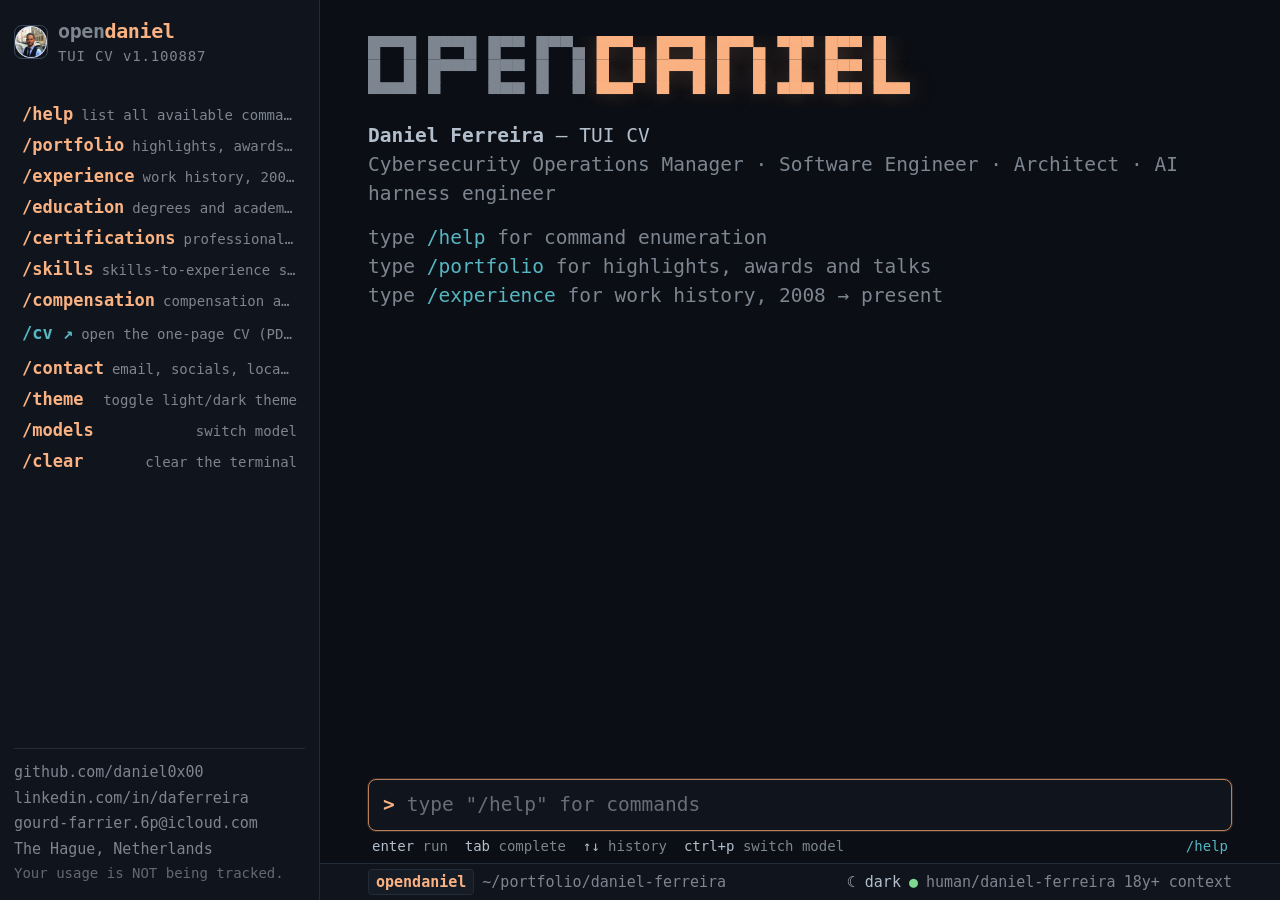
==== commit d1dfc9df: "title and description change." ====
--- a/index.html
+++ b/index.html
@@ -5,8 +5,8 @@
 <head>
 <meta charset="utf-8">
 <meta name="viewport" content="width=device-width, initial-scale=1, viewport-fit=cover">
-<title>opendaniel — Daniel Ferreira</title>
-<meta name="description" content="opendaniel — the portfolio TUI of Daniel Ferreira. Cybersecurity Operations Manager, Software Engineer, AI harness engineer.">
+<title>Daniel Ferreira's CV TUI</title>
+<meta name="description" content="TUI for AI Agents and hardcore Hiring Managers.">
 <link rel="icon" href='data:image/svg+xml,<svg xmlns="http://www.w3.org/2000/svg" viewBox="0 0 64 64"><rect width="64" height="64" rx="10" fill="%230b0e14"/><text x="32" y="42" font-family="monospace" font-size="28" font-weight="bold" text-anchor="middle" fill="%23fab283">od</text></svg>'>
 <style>
   :root {
@@ -438,8 +438,8 @@
 
 const CONFIG = {
   "meta": {
-    "title": "opendaniel — Daniel Ferreira",
-    "description": "opendaniel — the portfolio TUI of Daniel Ferreira. Cybersecurity Operations Manager, Software Engineer, AI harness engineer.",
+    "title": "Daniel Ferreira's CV TUI",
+    "description": "TUI for AI Agents and hardcore Hiring Managers.",
     "faviconText": "od"
   },
   "outputs": {
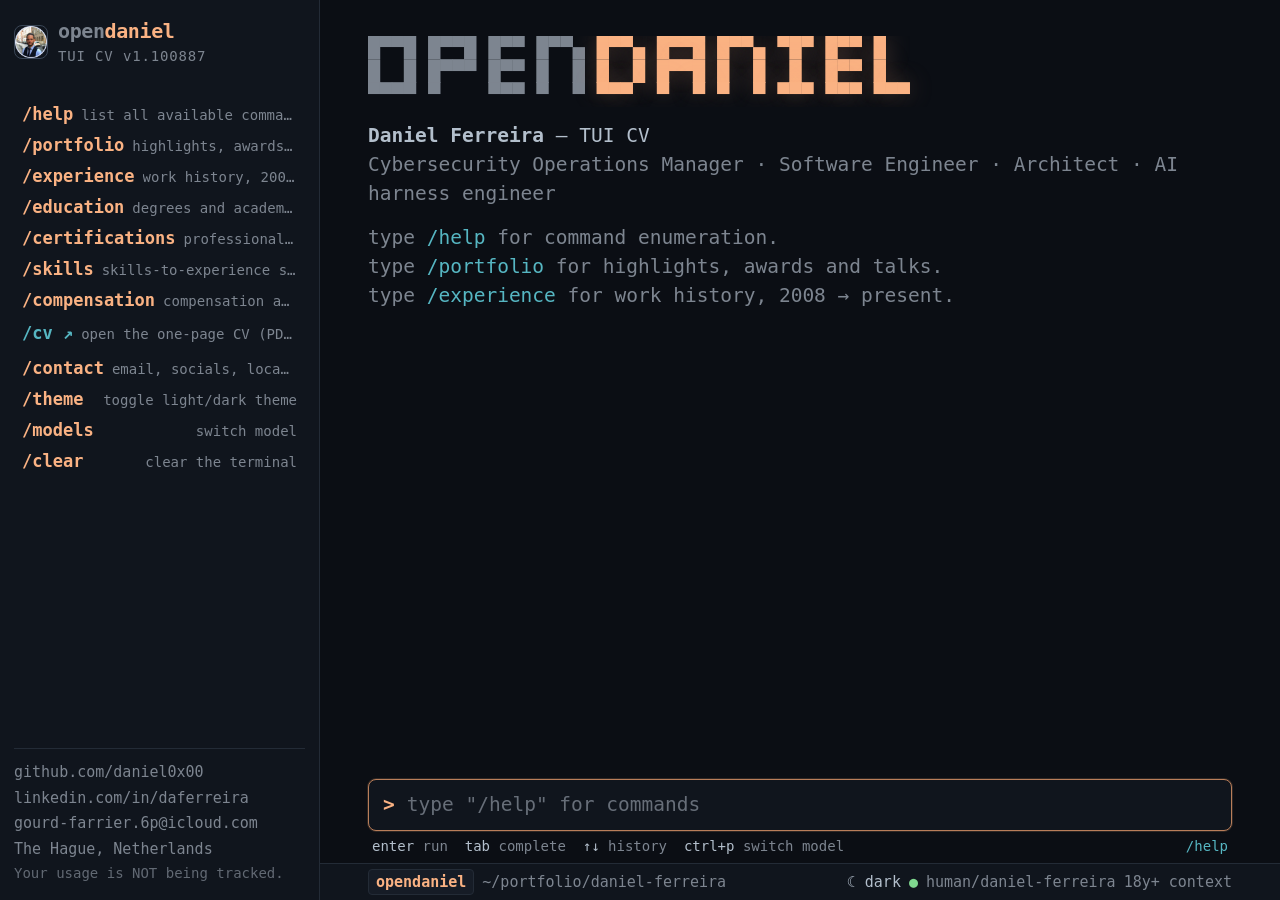
==== commit e2671661: "minor formatting in index." ====
--- a/index.html
+++ b/index.html
@@ -542,9 +542,9 @@
   "boot": {
     "introSuffix": "— TUI CV",
     "hints": [
-      "type <k>/help<\/k> for command enumeration",
-      "type <k>/portfolio<\/k> for highlights, awards and talks",
-      "type <k>/experience<\/k> for work history, 2008 → present"
+      "type <k>/help<\/k> for command enumeration.",
+      "type <k>/portfolio<\/k> for highlights, awards and talks.",
+      "type <k>/experience<\/k> for work history, 2008 → present."
     ]
   },
   "composer": {
